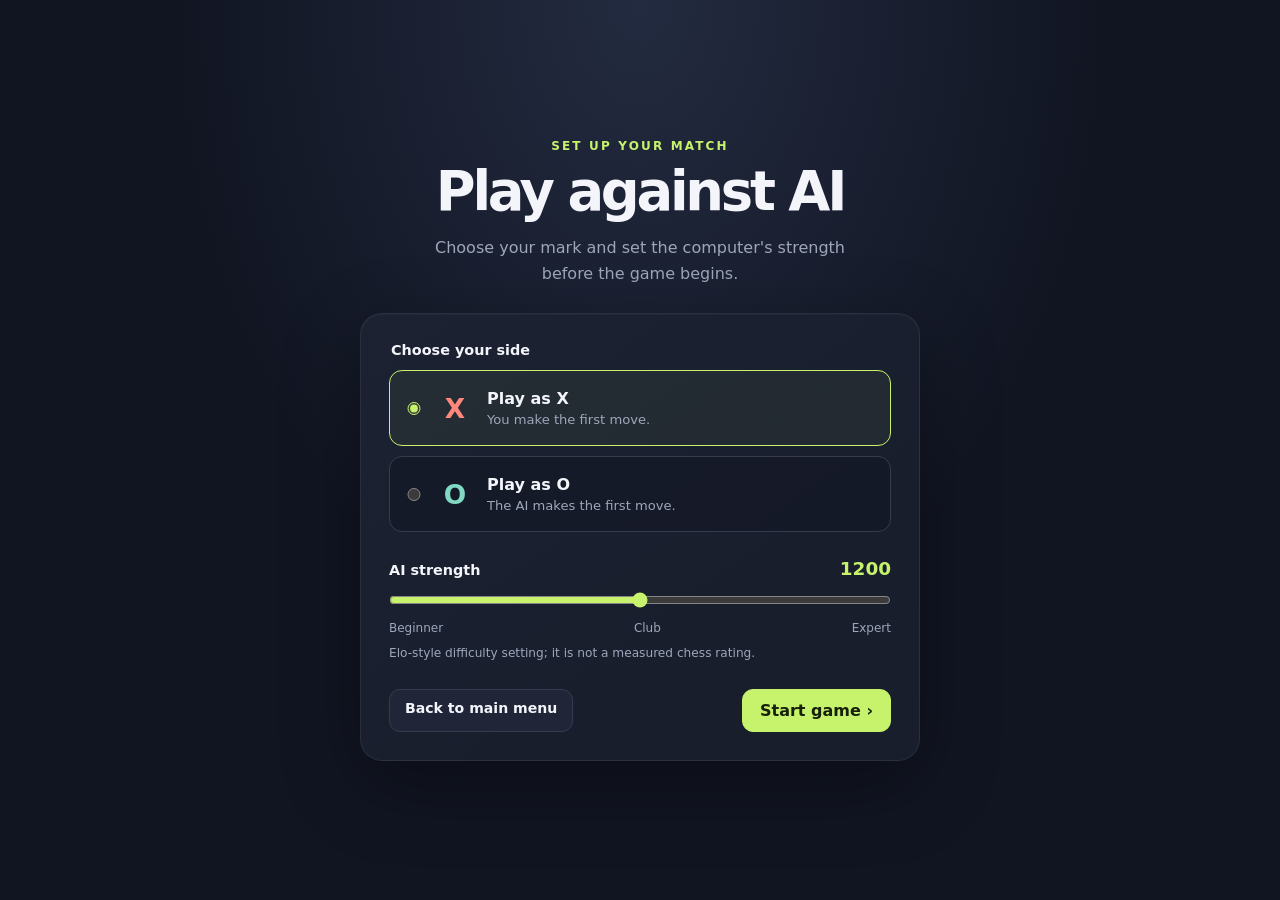
==== aiSetup.html @ 6ebfb2d5 "Initial commit" ====
<!DOCTYPE html>
<html lang="en">
<head>
  <meta charset="UTF-8">
  <meta name="viewport" content="width=device-width, initial-scale=1.0">
  <meta name="theme-color" content="#111522">
  <title>AI Match Setup | Ultimate Tic-Tac-Toe</title>
  <link rel="stylesheet" href="menu.css">
  <link rel="stylesheet" href="aiSetup.css">
</head>
<body>
  <main class="setup">
    <header>
      <p class="eyebrow">Set up your match</p>
      <h1>Play against AI</h1>
      <p class="intro">Choose your mark and set the computer's strength before the game begins.</p>
    </header>

    <form id="match-setup" class="setup-card">
      <fieldset class="side-picker">
        <legend>Choose your side</legend>
        <label class="side-option">
          <input type="radio" name="player" value="X" checked>
          <span class="side-mark x-mark">X</span>
          <span class="side-copy">
            <span class="side-title">Play as X</span>
            <span class="side-description">You make the first move.</span>
          </span>
        </label>
        <label class="side-option">
          <input type="radio" name="player" value="O">
          <span class="side-mark o-mark">O</span>
          <span class="side-copy">
            <span class="side-title">Play as O</span>
            <span class="side-description">The AI makes the first move.</span>
          </span>
        </label>
      </fieldset>

      <div class="strength-picker">
        <div class="strength-heading">
          <label for="strength">AI strength</label>
          <output id="strength-value" for="strength">1200</output>
        </div>
        <input id="strength" type="range" min="400" max="2000" step="100" value="1200"
          aria-describedby="strength-note">
        <div class="strength-scale" aria-hidden="true">
          <span>Beginner</span>
          <span>Club</span>
          <span>Expert</span>
        </div>
        <p id="strength-note">Elo-style difficulty setting; it is not a measured chess rating.</p>
      </div>

      <div class="setup-actions">
        <a class="home-link" href="mainMenu.html">Back to main menu</a>
        <button class="start-button" type="submit">Start game <span aria-hidden="true">›</span></button>
      </div>
    </form>
  </main>
  <script src="aiSetup.js" defer></script>
</body>
</html>
---- menu.css ----
:root {
      color-scheme: dark;
      --page: #111522;
      --panel: #191e2d;
      --panel-light: #202638;
      --line: #343c50;
      --text: #f4f5fb;
      --muted: #9da6ba;
      --accent: #c6f36b;
      --x: #ff887d;
      --o: #82d9c3;
    }

    * { box-sizing: border-box; }

    body {
      min-height: 100vh;
      margin: 0;
      padding: 32px 18px;
      display: grid;
      place-items: center;
      background:
        radial-gradient(ellipse at 50% 0%, #232b40 0%, transparent 52%),
        var(--page);
      color: var(--text);
      font-family: Inter, ui-sans-serif, system-ui, -apple-system, BlinkMacSystemFont, "Segoe UI", sans-serif;
    }

    .home {
      width: min(100%, 680px);
      display: grid;
      justify-items: center;
      gap: 30px;
    }

    header { text-align: center; }

    .eyebrow {
      margin: 0 0 12px;
      color: var(--accent);
      font-size: 0.75rem;
      font-weight: 800;
      letter-spacing: 0.18em;
      text-transform: uppercase;
    }

    h1 {
      margin: 0;
      font-size: clamp(2.4rem, 8vw, 4.5rem);
      letter-spacing: -0.065em;
      line-height: 0.98;
    }

    h1 span { color: var(--accent); }

    .intro {
      max-width: 430px;
      margin: 16px auto 0;
      color: var(--muted);
      font-size: 1rem;
      line-height: 1.65;
    }

    .menu {
      width: 100%;
      display: grid;
      gap: 12px;
    }

    .mode {
      width: 100%;
      min-height: 94px;
      padding: 18px 20px;
      display: grid;
      grid-template-columns: 48px 1fr 24px;
      align-items: center;
      gap: 16px;
      border: 1px solid var(--line);
      border-radius: 17px;
      background: linear-gradient(120deg, #1c2232, var(--panel));
      color: var(--text);
      text-align: left;
      text-decoration: none;
      cursor: pointer;
      transition: border-color 150ms ease, transform 150ms ease, background 150ms ease;
    }

    .mode:hover:not(:disabled) {
      transform: translateY(-2px);
      border-color: var(--accent);
      background: linear-gradient(120deg, #242c3d, #1d2434);
    }

    .mode:focus-visible, .close:focus-visible {
      outline: 3px solid var(--accent);
      outline-offset: 3px;
    }

    .mode:disabled {
      cursor: not-allowed;
      opacity: 0.75;
    }

    .icon {
      width: 46px;
      height: 46px;
      display: grid;
      place-items: center;
      border: 1px solid var(--line);
      border-radius: 13px;
      background: var(--panel-light);
      font-size: 1.35rem;
      font-weight: 850;
    }

    .icon.ai { color: var(--accent); }
    .icon.campaign { color: #ffd479; }
    .icon.online { color: var(--o); }
    .icon.local { color: var(--x); }

    .mode-copy { display: grid; gap: 5px; }
    .mode-title { font-size: 1.05rem; font-weight: 750; }
    .mode-description { color: var(--muted); font-size: 0.86rem; line-height: 1.4; }
    .arrow { color: var(--muted); font-size: 1.4rem; }

    .coming-soon {
      justify-self: start;
      margin-top: 2px;
      padding: 3px 7px;
      border-radius: 5px;
      background: #82d9c31a;
      color: var(--o);
      font-size: 0.65rem;
      font-weight: 800;
      letter-spacing: 0.08em;
      text-transform: uppercase;
    }

    .tip {
      margin: -12px 0 0;
      color: var(--muted);
      font-size: 0.85rem;
      text-align: center;
    }

    .home-link {
      display: inline-block;
      padding: 10px 15px;
      border: 1px solid var(--line);
      border-radius: 11px;
      background: var(--panel-light);
      color: var(--text);
      font-size: 0.88rem;
      font-weight: 700;
      text-decoration: none;
      transition: border-color 150ms ease, transform 150ms ease;
    }

    .home-link:hover { border-color: var(--accent); transform: translateY(-1px); }
    .home-link:focus-visible { outline: 3px solid var(--accent); outline-offset: 3px; }

    dialog {
      width: min(calc(100% - 32px), 420px);
      padding: 26px;
      border: 1px solid var(--line);
      border-radius: 18px;
      background: var(--panel);
      color: var(--text);
      box-shadow: 0 24px 80px #0009;
    }

    dialog::backdrop { background: #080b12cc; }
    dialog h2 { margin: 0; font-size: 1.3rem; }
    dialog p { color: var(--muted); line-height: 1.6; }

    .close {
      padding: 10px 15px;
      border: 1px solid var(--line);
      border-radius: 10px;
      background: var(--panel-light);
      color: var(--text);
      font: inherit;
      font-weight: 700;
      cursor: pointer;
    }

    .close:hover { border-color: var(--accent); }

    @media (max-width: 480px) {
      .home { gap: 24px; }
      .mode { min-height: 86px; padding: 14px; grid-template-columns: 42px 1fr 18px; gap: 12px; }
      .icon { width: 42px; height: 42px; }
      .mode-title { font-size: 0.98rem; }
      .mode-description { font-size: 0.8rem; }
    }

    @media (prefers-reduced-motion: reduce) {
      *, *::before, *::after { transition-duration: 0.01ms !important; }
    }
---- aiSetup.css ----
.setup {
  width: min(100%, 560px);
  display: grid;
  justify-items: center;
  gap: 26px;
}

.setup header { text-align: center; }

.setup h1 {
  margin: 0;
  font-size: clamp(2.2rem, 7vw, 3.4rem);
  letter-spacing: -0.06em;
}

.setup-card {
  width: 100%;
  padding: clamp(18px, 5vw, 28px);
  display: grid;
  gap: 26px;
  border: 1px solid #ffffff12;
  border-radius: 22px;
  background: linear-gradient(145deg, #1c2232, var(--panel) 70%);
  box-shadow: 0 24px 80px #0005, inset 0 1px #ffffff08;
}

.side-picker {
  min-width: 0;
  margin: 0;
  padding: 0;
  display: grid;
  gap: 10px;
  border: 0;
}

.side-picker legend, .strength-heading label {
  margin-bottom: 12px;
  color: var(--text);
  font-size: 0.9rem;
  font-weight: 750;
}

.side-option {
  min-height: 76px;
  padding: 12px 15px;
  display: grid;
  grid-template-columns: 18px 38px 1fr;
  align-items: center;
  gap: 13px;
  border: 1px solid var(--line);
  border-radius: 13px;
  background: #11152280;
  cursor: pointer;
  transition: border-color 150ms ease, background 150ms ease;
}

.side-option:has(input:checked) {
  border-color: var(--accent);
  background: #c6f36b0d;
}

.side-option input { margin: 0; accent-color: var(--accent); }
.side-option input:focus-visible { outline: 3px solid var(--accent); outline-offset: 3px; }

.side-mark {
  font-size: 1.65rem;
  font-weight: 900;
  text-align: center;
}

.x-mark { color: var(--x); }
.o-mark { color: var(--o); }
.side-copy { display: grid; gap: 4px; }
.side-title { font-weight: 750; }
.side-description { color: var(--muted); font-size: 0.82rem; }

.strength-picker { display: grid; gap: 9px; }

.strength-heading {
  display: flex;
  align-items: baseline;
  justify-content: space-between;
}

.strength-heading label { margin: 0; }
.strength-heading output { color: var(--accent); font-size: 1.15rem; font-weight: 850; }

.strength-picker input {
  width: 100%;
  margin: 4px 0;
  accent-color: var(--accent);
  cursor: pointer;
}

.strength-picker input:focus-visible { outline: 3px solid var(--accent); outline-offset: 4px; }

.strength-scale {
  display: flex;
  justify-content: space-between;
  color: var(--muted);
  font-size: 0.75rem;
}

.strength-picker p {
  margin: 0;
  color: var(--muted);
  font-size: 0.76rem;
  line-height: 1.5;
}

.setup-actions {
  display: flex;
  flex-wrap: wrap;
  justify-content: space-between;
  gap: 10px;
}

.start-button {
  padding: 11px 17px;
  border: 1px solid var(--accent);
  border-radius: 11px;
  background: var(--accent);
  color: #17200c;
  font: inherit;
  font-weight: 800;
  cursor: pointer;
  transition: transform 150ms ease, filter 150ms ease;
}

.start-button:hover { transform: translateY(-1px); filter: brightness(1.05); }
.start-button:focus-visible { outline: 3px solid var(--accent); outline-offset: 4px; }

@media (max-width: 420px) {
  .setup { gap: 20px; }
  .setup-card { gap: 21px; border-radius: 18px; }
  .setup-actions { display: grid; grid-template-columns: 1fr; }
  .setup-actions > * { text-align: center; }
}
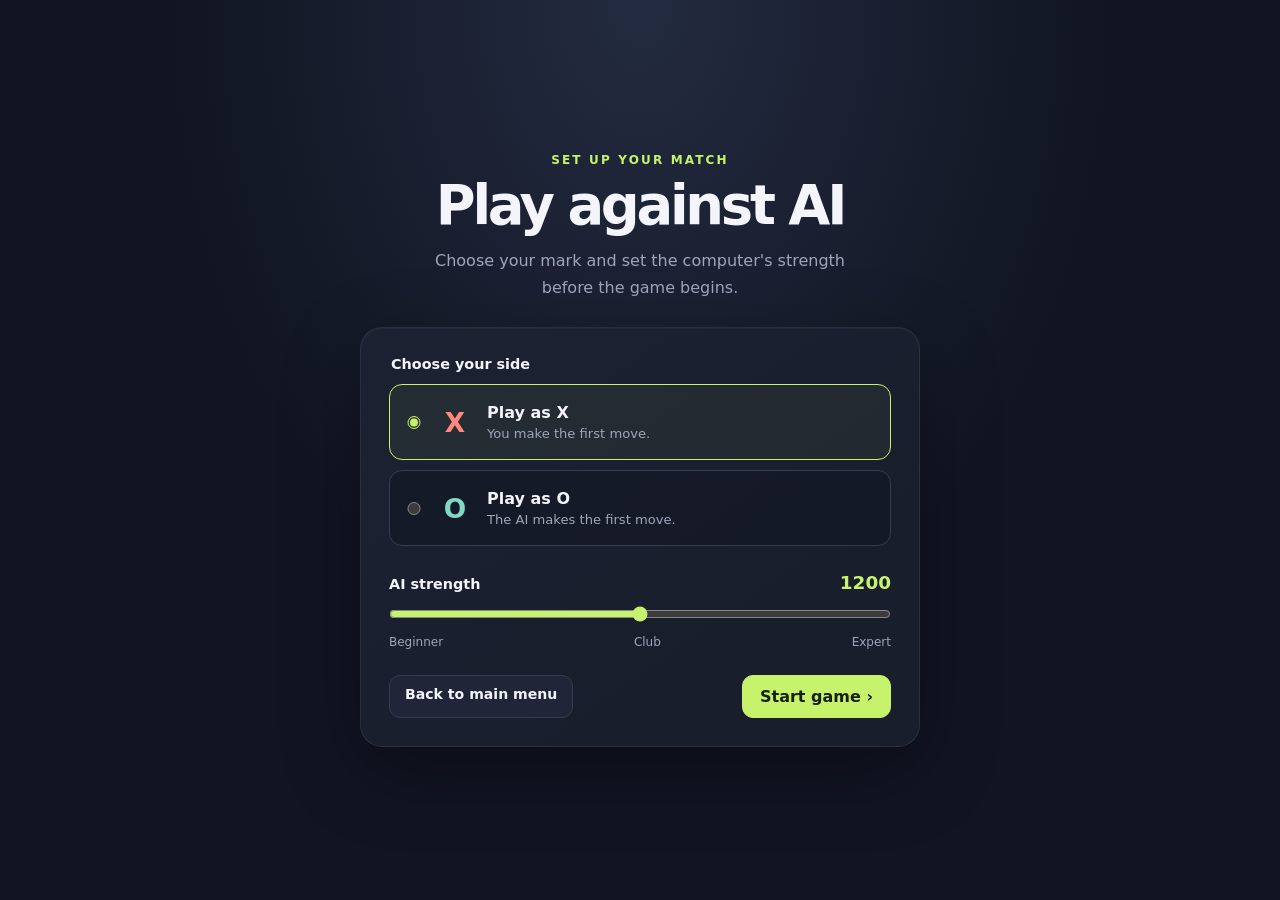
==== commit 15cf37d1: "updating issues with community challanges" ====
--- a/aiSetup.html
+++ b/aiSetup.html
@@ -42,14 +42,12 @@
           <label for="strength">AI strength</label>
           <output id="strength-value" for="strength">1200</output>
         </div>
-        <input id="strength" type="range" min="400" max="2000" step="100" value="1200"
-          aria-describedby="strength-note">
+        <input id="strength" type="range" min="400" max="2000" step="100" value="1200">
         <div class="strength-scale" aria-hidden="true">
           <span>Beginner</span>
           <span>Club</span>
           <span>Expert</span>
         </div>
-        <p id="strength-note">Elo-style difficulty setting; it is not a measured chess rating.</p>
       </div>
 
       <div class="setup-actions">
--- a/menu.css
+++ b/menu.css
@@ -67,6 +67,54 @@
       gap: 12px;
     }
 
+    .player-card {
+      width: 100%;
+      padding: 18px 20px;
+      display: grid;
+      gap: 10px;
+      border: 1px solid #c6f36b40;
+      border-radius: 17px;
+      background: linear-gradient(120deg, #1c2232, var(--panel));
+    }
+
+    .player-summary { display: flex; align-items: center; justify-content: space-between; gap: 16px; }
+    .player-kicker { margin: 0 0 4px; color: var(--muted); font-size: 0.72rem; font-weight: 750; letter-spacing: 0.1em; text-transform: uppercase; }
+    .player-summary h2 { margin: 0; font-size: 1rem; }
+    .player-summary output { color: var(--accent); font-size: 1.8rem; font-weight: 900; font-variant-numeric: tabular-nums; }
+    .player-account-status, .player-record, .account-note { margin: 0; color: var(--muted); font-size: 0.8rem; line-height: 1.5; }
+    .account-settings { border-top: 1px solid var(--line); padding-top: 10px; }
+    .account-settings summary { cursor: pointer; font-size: 0.84rem; font-weight: 750; }
+    .account-settings[open] summary { margin-bottom: 10px; }
+    .account-settings form { margin-top: 12px; display: grid; gap: 7px; }
+    .account-settings label { font-size: 0.78rem; font-weight: 700; }
+    .account-settings input {
+      width: 100%;
+      padding: 9px 11px;
+      border: 1px solid var(--line);
+      border-radius: 9px;
+      background: #111522;
+      color: var(--text);
+      font: inherit;
+    }
+    .account-settings input:focus-visible { outline: 3px solid var(--accent); outline-offset: 3px; }
+    .account-actions { display: flex; flex-wrap: wrap; gap: 8px; margin-top: 9px; }
+    .account-actions button {
+      padding: 9px 11px;
+      border: 1px solid var(--line);
+      border-radius: 9px;
+      background: var(--panel-light);
+      color: var(--text);
+      font: inherit;
+      font-size: 0.78rem;
+      font-weight: 700;
+      cursor: pointer;
+    }
+    .account-actions button:hover { border-color: var(--accent); }
+    .account-actions button:focus-visible { outline: 3px solid var(--accent); outline-offset: 3px; }
+    .account-actions button:disabled { cursor: wait; opacity: 0.65; }
+    .account-error { margin: 0; color: #ffb0a8; font-size: 0.82rem; line-height: 1.45; }
+    .account-error[hidden] { display: none; }
+
     .mode {
       width: 100%;
       min-height: 94px;
@@ -91,14 +139,9 @@
       background: linear-gradient(120deg, #242c3d, #1d2434);
     }
 
-    .mode:focus-visible, .close:focus-visible {
+    .mode:focus-visible {
       outline: 3px solid var(--accent);
       outline-offset: 3px;
-    }
-
-    .mode:disabled {
-      cursor: not-allowed;
-      opacity: 0.75;
     }
 
     .icon {
@@ -122,19 +165,6 @@
     .mode-title { font-size: 1.05rem; font-weight: 750; }
     .mode-description { color: var(--muted); font-size: 0.86rem; line-height: 1.4; }
     .arrow { color: var(--muted); font-size: 1.4rem; }
-
-    .coming-soon {
-      justify-self: start;
-      margin-top: 2px;
-      padding: 3px 7px;
-      border-radius: 5px;
-      background: #82d9c31a;
-      color: var(--o);
-      font-size: 0.65rem;
-      font-weight: 800;
-      letter-spacing: 0.08em;
-      text-transform: uppercase;
-    }
 
     .tip {
       margin: -12px 0 0;
@@ -158,33 +188,6 @@
 
     .home-link:hover { border-color: var(--accent); transform: translateY(-1px); }
     .home-link:focus-visible { outline: 3px solid var(--accent); outline-offset: 3px; }
-
-    dialog {
-      width: min(calc(100% - 32px), 420px);
-      padding: 26px;
-      border: 1px solid var(--line);
-      border-radius: 18px;
-      background: var(--panel);
-      color: var(--text);
-      box-shadow: 0 24px 80px #0009;
-    }
-
-    dialog::backdrop { background: #080b12cc; }
-    dialog h2 { margin: 0; font-size: 1.3rem; }
-    dialog p { color: var(--muted); line-height: 1.6; }
-
-    .close {
-      padding: 10px 15px;
-      border: 1px solid var(--line);
-      border-radius: 10px;
-      background: var(--panel-light);
-      color: var(--text);
-      font: inherit;
-      font-weight: 700;
-      cursor: pointer;
-    }
-
-    .close:hover { border-color: var(--accent); }
 
     @media (max-width: 480px) {
       .home { gap: 24px; }
